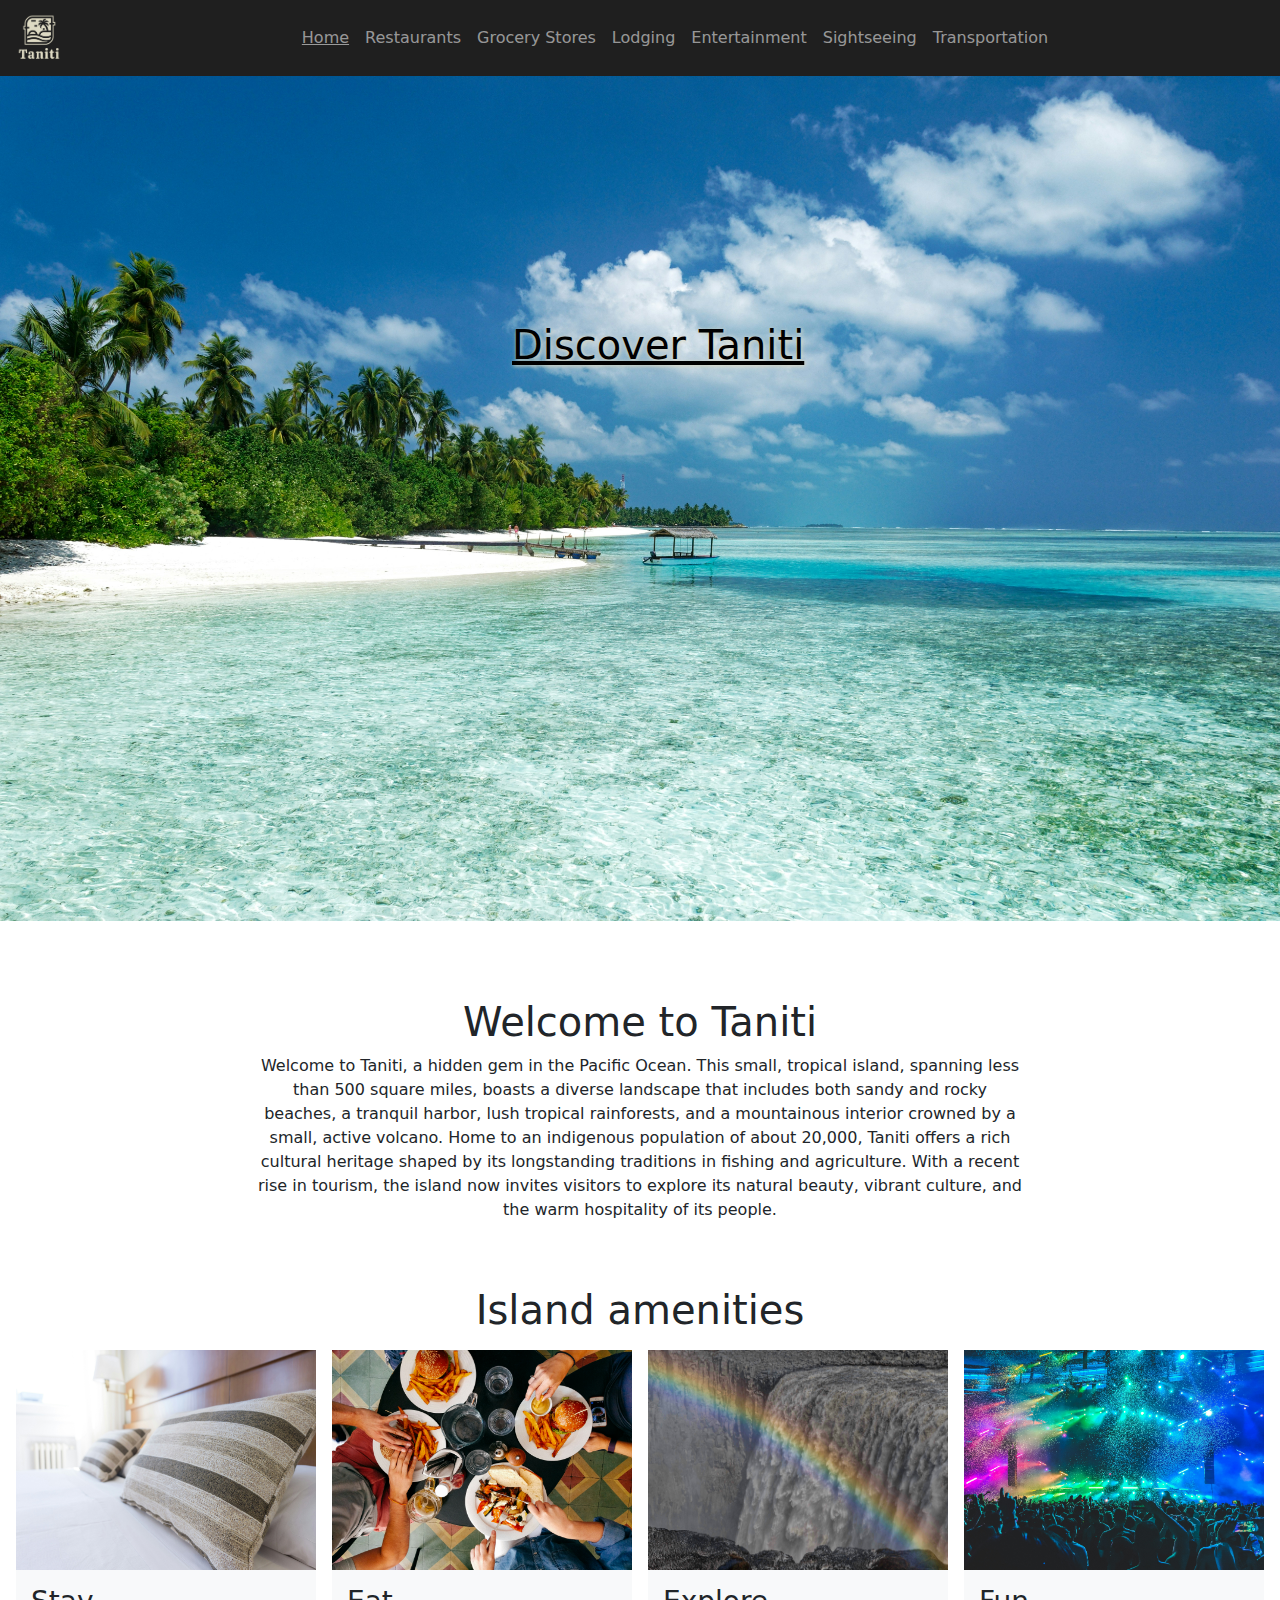
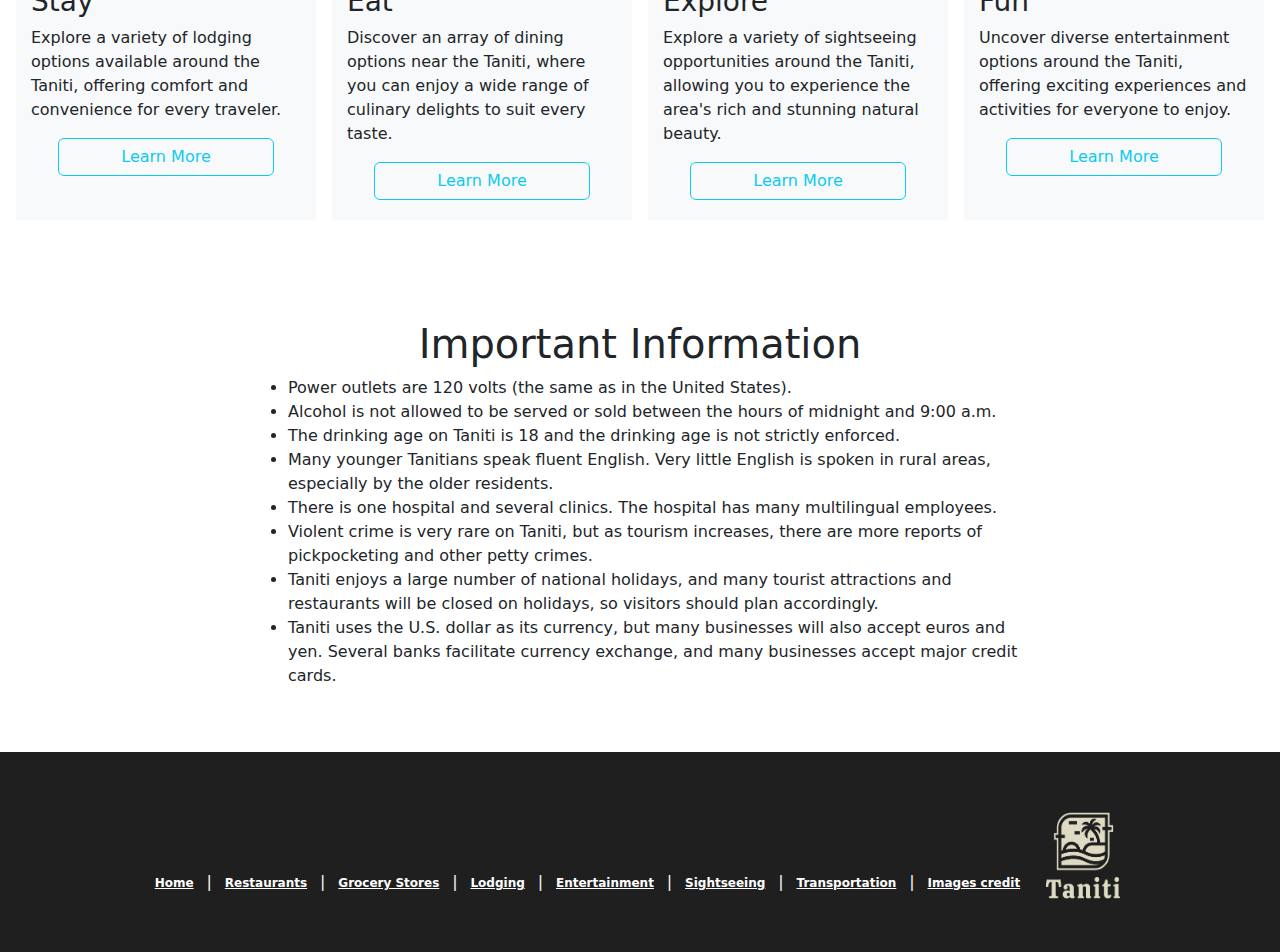
==== index.html @ 322648a2 "initial commit" ====
<!DOCTYPE html>
<html>
    <head>
        <title>Home Page</title>
        <link rel="icon" type="image/x-icon" href="pics/tanitiLogoTwo.png">
        <link rel="stylesheet" href="style.css">
        <link href="https://cdn.jsdelivr.net/npm/bootstrap@5.3.3/dist/css/bootstrap.min.css" rel="stylesheet" integrity="sha384-QWTKZyjpPEjISv5WaRU9OFeRpok6YctnYmDr5pNlyT2bRjXh0JMhjY6hW+ALEwIH" crossorigin="anonymous">
        <script src="https://cdn.jsdelivr.net/npm/bootstrap@5.3.3/dist/js/bootstrap.bundle.min.js" integrity="sha384-YvpcrYf0tY3lHB60NNkmXc5s9fDVZLESaAA55NDzOxhy9GkcIdslK1eN7N6jIeHz" crossorigin="anonymous"></script>
        <script src="https://code.jquery.com/jquery-3.2.1.slim.min.js" integrity="sha384-KJ3o2DKtIkvYIK3UENzmM7KCkRr/rE9/Qpg6aAZGJwFDMVNA/GpGFF93hXpG5KkN" crossorigin="anonymous"></script>
        <script src="https://cdnjs.cloudflare.com/ajax/libs/popper.js/1.12.9/umd/popper.min.js" integrity="sha384-ApNbgh9B+Y1QKtv3Rn7W3mgPxhU9K/ScQsAP7hUibX39j7fakFPskvXusvfa0b4Q" crossorigin="anonymous"></script>
        <script src="https://maxcdn.bootstrapcdn.com/bootstrap/4.0.0/js/bootstrap.min.js" integrity="sha384-JZR6Spejh4U02d8jOt6vLEHfe/JQGiRRSQQxSfFWpi1MquVdAyjUar5+76PVCmYl" crossorigin="anonymous"></script>
    </head>
    <body>
   <!--NavBar-->
   <section>
    <nav id="nav" class="navbar fixed-top navbar-expand-lg navbar-dark">
      <div class="container-fluid">
        <a class="navbar-brand" href="#"><img src="pics/tanitiLogoTwo.png" height="50px"></a>
        <button class="navbar-toggler" type="button" data-bs-toggle="collapse" data-bs-target="#navbarNav" aria-controls="navbarNav" aria-expanded="false" aria-label="Toggle navigation">
          <span class="navbar-toggler-icon"></span>
        </button>
        <div class="collapse navbar-collapse" id="navbarNav">
          <ul class="navbar-nav" >
            <li class="nav-item">
              <a id="active" class="nav-link" href="#">Home</a>
            </li>
            <li class="nav-item">
              <a class="nav-link" href="restaurant.html">Restaurants</a>
            </li>
            <li class="nav-item">
              <a class="nav-link" href="grocery.html">Grocery Stores</a>
            </li>
            <li class="nav-item">
              <a class="nav-link" href="lodging.html">Lodging</a>
            </li>
            <li class="nav-item">
              <a class="nav-link" href="entertainment.html">Entertainment</a>
            </li>
            <li class="nav-item">
              <a class="nav-link" href="sightseeing.html">Sightseeing</a>
            </li>
            <li class="nav-item">
              <a class="nav-link" href="transport.html">Transportation</a>
            </li>
          </ul>
        </div>
      </div>
    </nav>
  </section>

  <figure id="top">
  <img class="d-block w-100 img-fluid" src="pics/islandTwo.jpg" alt="1">
  <figcaption>
        <a style="text-decoration: underline; color:black;" href="#one"><h1>Discover Taniti</h1></a> 
    </figcaption>
    <div id="one"></div>
  </figure>
  <section>
    <h1>Welcome to Taniti</h1>
    <p style="text-align: center;">Welcome to Taniti, a hidden gem in the Pacific Ocean. This small, tropical island, spanning less than 500 square miles, boasts a diverse landscape that includes both sandy and rocky beaches, a tranquil harbor, lush tropical rainforests, and a mountainous interior crowned by a small, active volcano. Home to an indigenous population of about 20,000, Taniti offers a rich cultural heritage shaped by its longstanding traditions in fishing and agriculture. With a recent rise in tourism, the island now invites visitors to explore its natural beauty, vibrant culture, and the warm hospitality of its people.</p>
</section>

    <h1>Island  amenities</h1>
    <div id="sFig" class="d-flex justify-content-center flex-wrap">
        <div class="p-2">
        <figure>
            <img src="pics/hotel.jpg" alt="bed">
            <figcaption class="bg-light">
                <h3>Stay</h3>
                <p>Explore a variety of lodging options available around the Taniti, offering comfort and convenience for every traveler.</p>
                <a href="lodging.html"><button type="button" class="btn btn-outline-info">Learn More</button></a>
            </figcaption>
        </figure>
        </div>
        <div class="p-2">
        <figure>
            <img src="pics/food.jpg" alt="bed">
            <figcaption class="bg-light">
                <h3>Eat</h3>
                <p>Discover an array of dining options near the Taniti, where you can enjoy a wide range of culinary delights to suit every taste.</p>
                <a href="restaurant.html"><button type="button" class="btn btn-outline-info">Learn More</button></a>
            </figcaption>
        </figure>
        </div>
        <div class="p-2">
        <figure>
            <img src="pics/sight.jpg" alt="bed">
            <figcaption class="bg-light">
                <h3>Explore</h3>
                <p>Explore a variety of sightseeing opportunities around the Taniti, allowing you to experience the area's rich and stunning natural beauty.</p>
                <a href="sightseeing.html"><button type="button" class="btn btn-outline-info">Learn More</button></a>
            </figcaption>
        </figure>
        </div>
        <div class="p-2">
            <figure>
                <img src="pics/entertain.jpg" alt="bed">
                <figcaption class="bg-light">
                    <h3>Fun</h3>
                    <p>Uncover diverse entertainment options around the Taniti, offering exciting experiences and activities for everyone to enjoy.</p>
                    <a href="entertainment.html"><button type="button" class="btn btn-outline-info">Learn More</button></a>
                </figcaption>
            </figure>
            </div>
    </div>


<section>
  <h1>Important Information</h1>
  <ul>
  <li>Power outlets are 120 volts (the same as in the United States).</li>
  <li>Alcohol is not allowed to be served or sold between the hours of midnight and 9:00 a.m. </li>
  <li>The drinking age on Taniti is 18 and the drinking age is not strictly enforced.</li>
  <li>Many younger Tanitians speak fluent English. Very little English is spoken in rural areas, especially by the older residents.</li>
  <li>There is one hospital and several clinics. The hospital has many multilingual employees.</li>
  <li>Violent crime is very rare on Taniti, but as tourism increases, there are more reports of pickpocketing and other petty crimes. </li>
  <li>Taniti enjoys a large number of national holidays, and many tourist attractions and restaurants will be closed on holidays, so visitors should plan accordingly.</li>
  <li>Taniti uses the U.S. dollar as its currency, but many businesses will also accept euros and yen. Several banks facilitate currency exchange, and many businesses accept major credit cards.</li>
  </ul>
  
  </section>

<footer>
    <p class="text-light">
        <a class="badge badge-light" href="#">Home</a> | <a class="badge badge-light" href="restaurant.html">Restaurants</a> | <a class="badge badge-light" href="grocery.html">Grocery Stores</a> | <a class="badge badge-light" href="lodging.html">Lodging</a> | <a class="badge badge-light" href="entertainment.html">Entertainment</a> | <a class="badge badge-light" href="sightseeing.html">Sightseeing</a> | <a class="badge badge-light" href="transport.html">Transportation</a> | <a class="badge badge-light" href="image.html">Images credit</a> <img src="pics/tanitiLogoTwo.png" alt="logo">
    </p>
</footer>




    </body>
</html>
---- style.css ----
.navbar-nav{
    margin:auto;
}
#nav{
    background-color:#1f1f1f;
}
.navbar-brand{
    position:relative;

}
h1{
    text-align: center;
}
#sFig figure{
    width:300px;
}
#sFig figure img{
    width: 300px;
    height:220px;
}
#sFig figure figcaption{
    padding:5%;
    height:250px;
    
}
figcaption button{
    width:80%;
    margin:0 10%;
}
section{
    margin: 5% 20%;
}
section p{
    text-align: center;
}
#top{
    position:relative;
}
#top figcaption{
position: absolute;
top:30%;
left:40%;
text-align: center;
text-shadow: 1px 1px 4px #e0dac0;
}
footer{
    background-color: #1f1f1f;
    height:200px;
    text-align: center;
    padding-top:80px;
    
}
footer img{
    width:100px;
    height:100px;
    position: relative;
    bottom:25px;

}
#bFig{
    margin-bottom:5%;
text-align: center;
}
#bFig img{
    width:60%;
}
#bFig figcaption {
    width:500px;
    padding:2%;
    padding-top:10%;
}
footer p{
    color:white;
}
section h1{
    margin-top:10%;
}
h2 img{
    width:100px;
}
#active{
    text-decoration:underline;
}
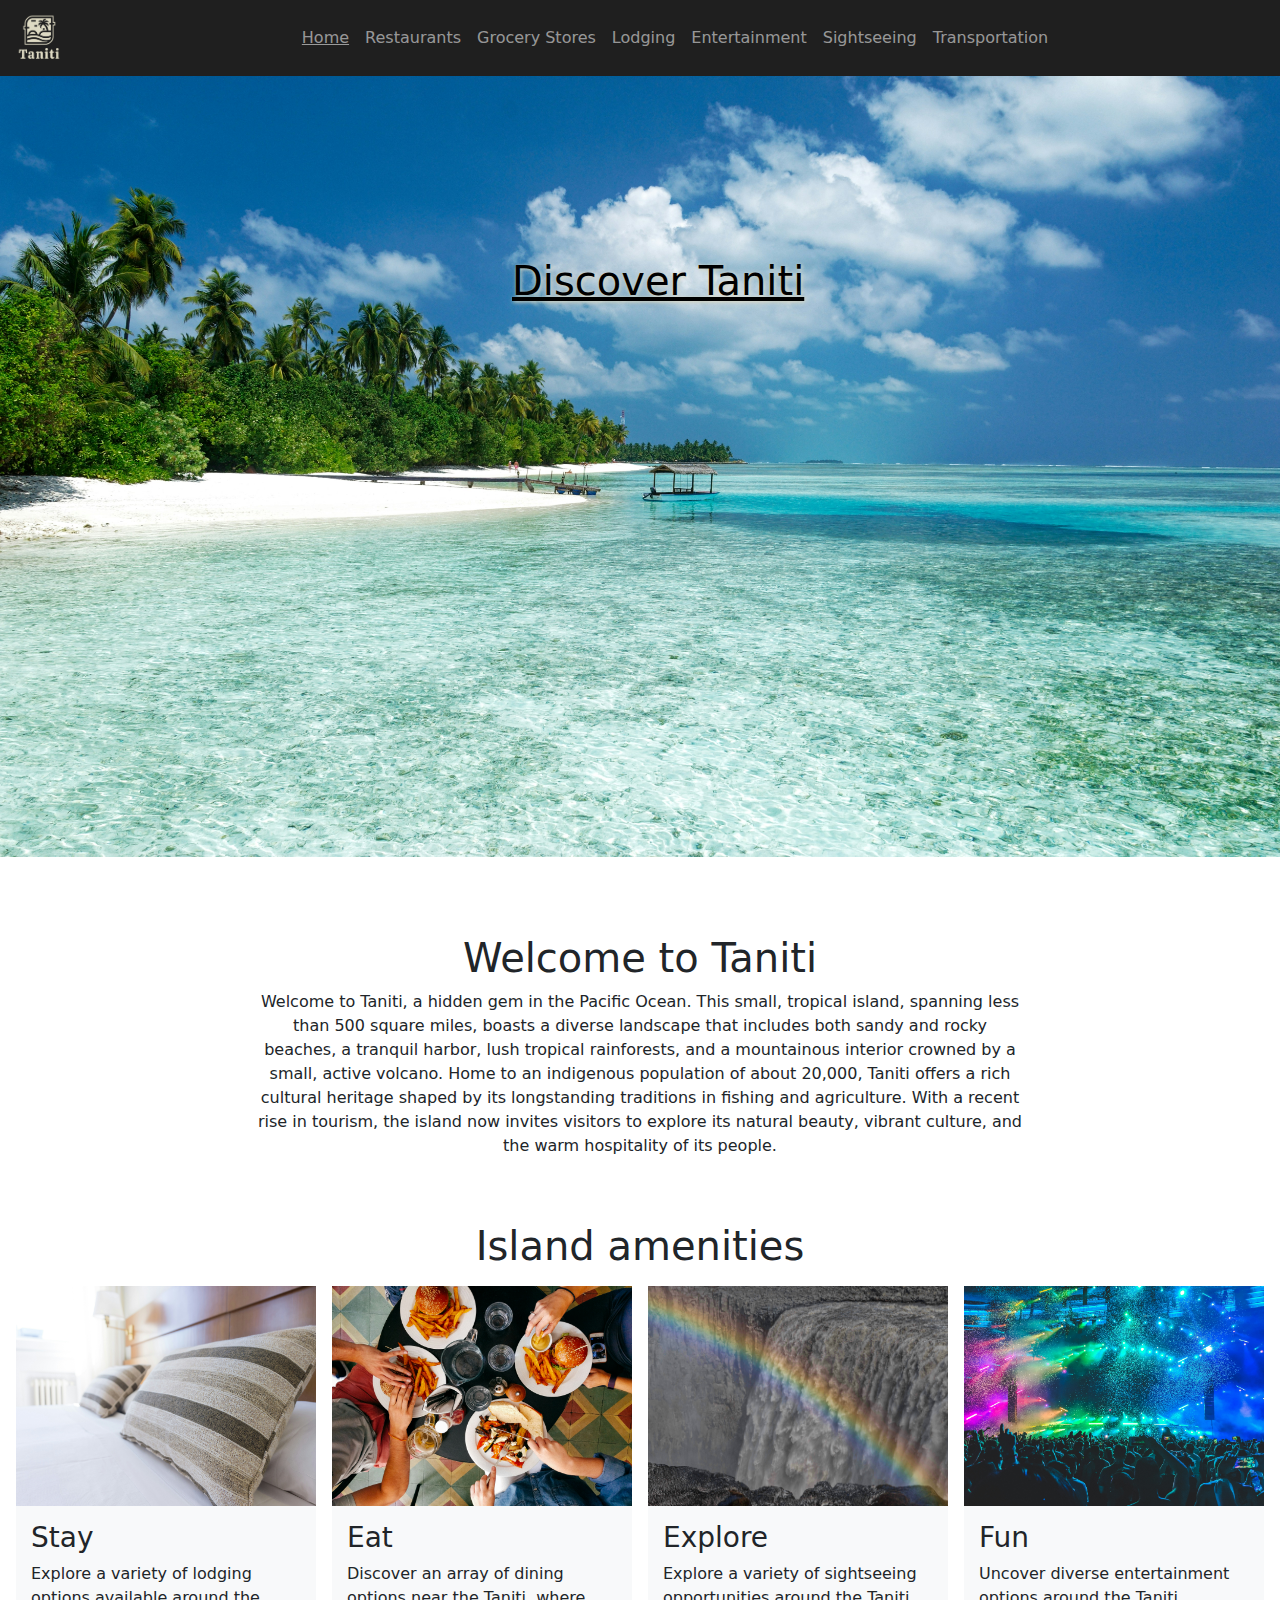
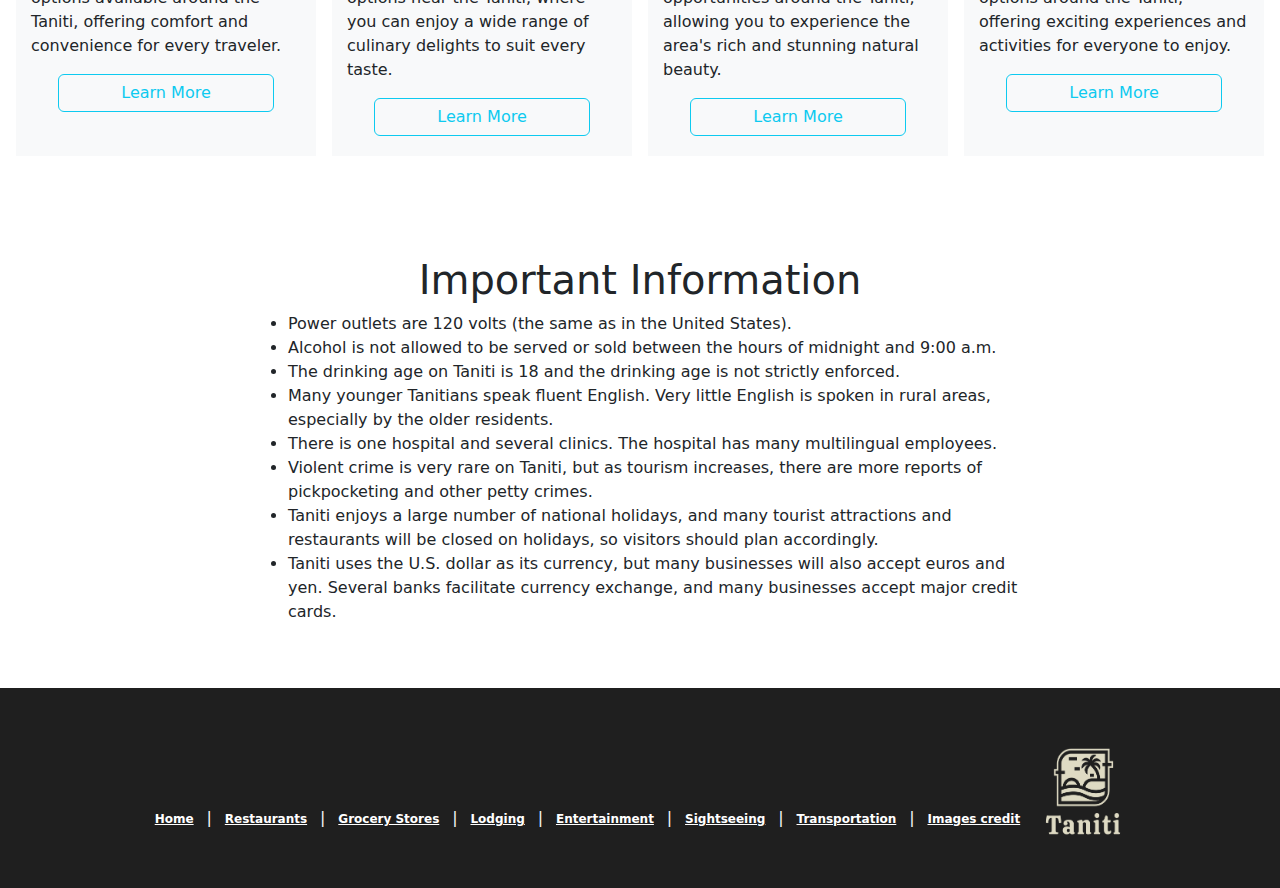
==== commit ebdf6ed2: "Update index.html" ====
--- a/index.html
+++ b/index.html
@@ -12,7 +12,7 @@
     </head>
     <body>
    <!--NavBar-->
-   <section>
+   
     <nav id="nav" class="navbar fixed-top navbar-expand-lg navbar-dark">
       <div class="container-fluid">
         <a class="navbar-brand" href="#"><img src="pics/tanitiLogoTwo.png" height="50px"></a>
@@ -46,7 +46,7 @@
         </div>
       </div>
     </nav>
-  </section>
+  
 
   <figure id="top">
   <img class="d-block w-100 img-fluid" src="pics/islandTwo.jpg" alt="1">
